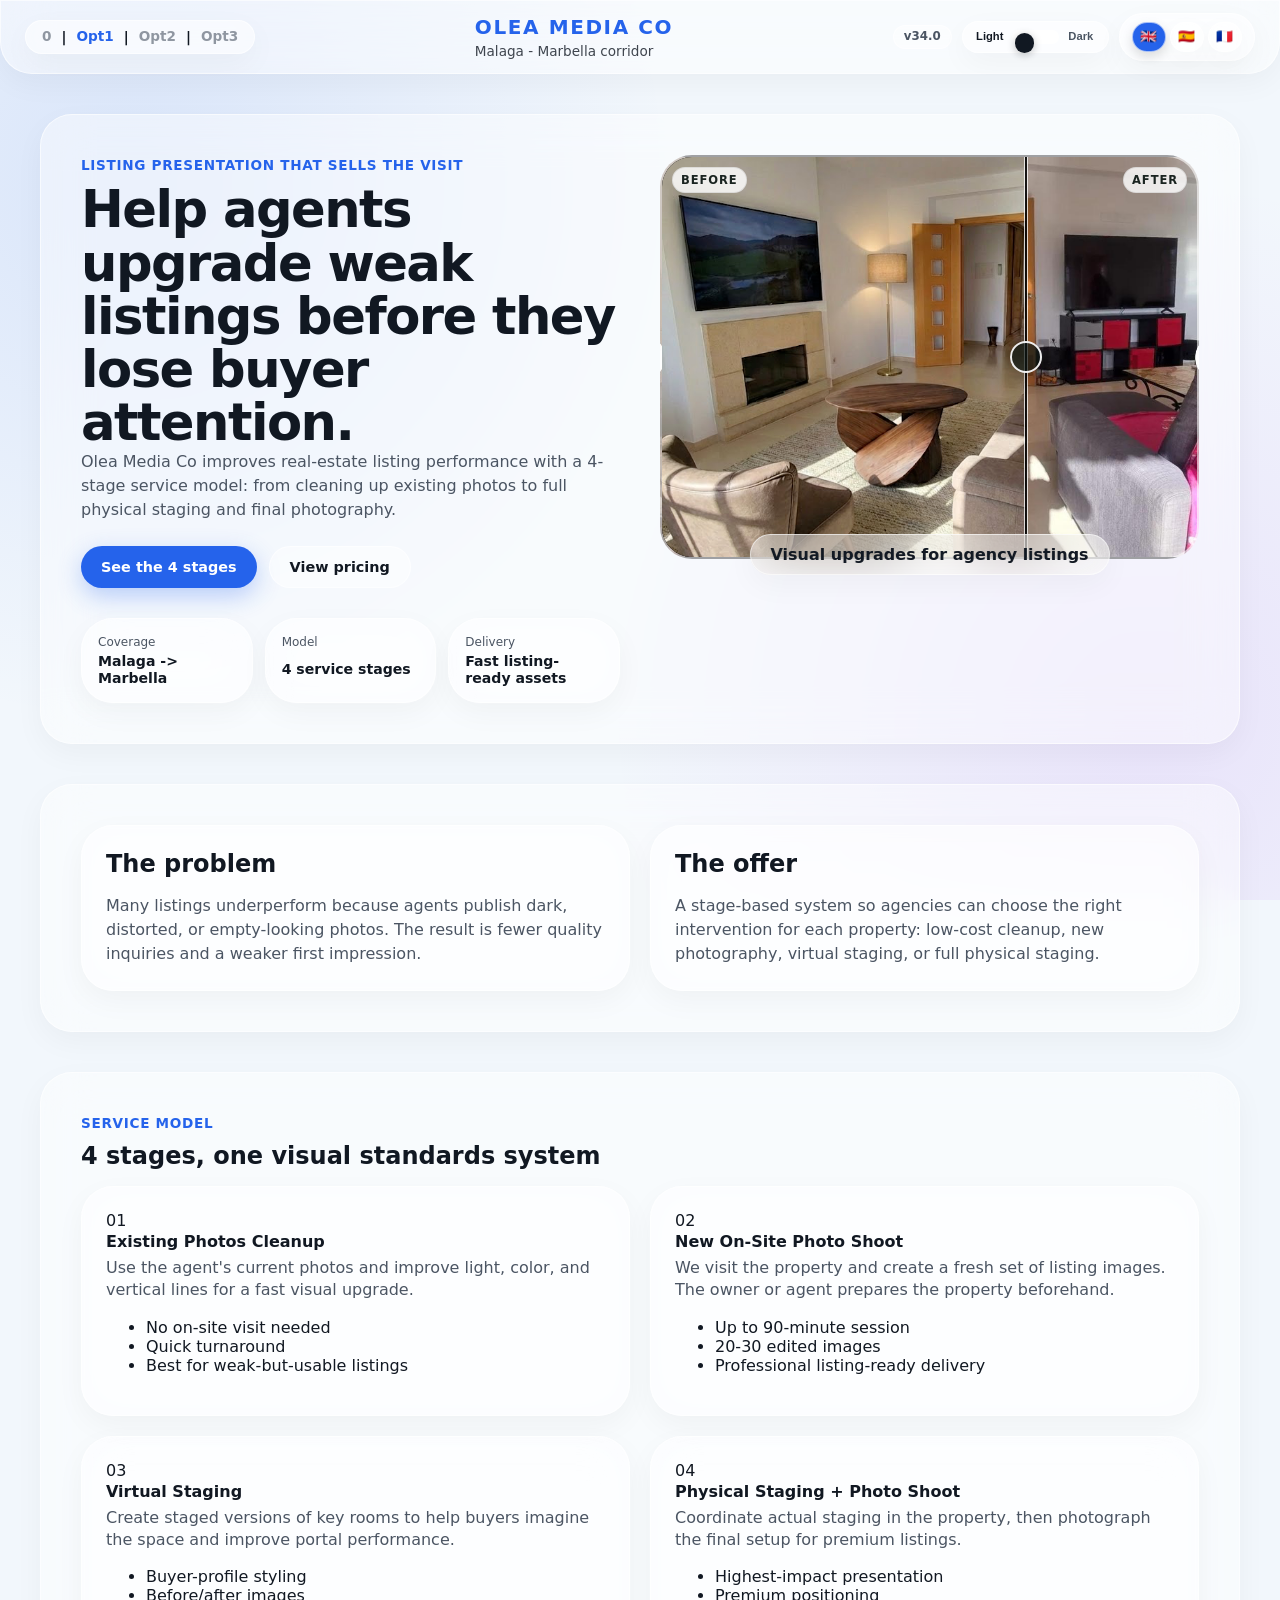
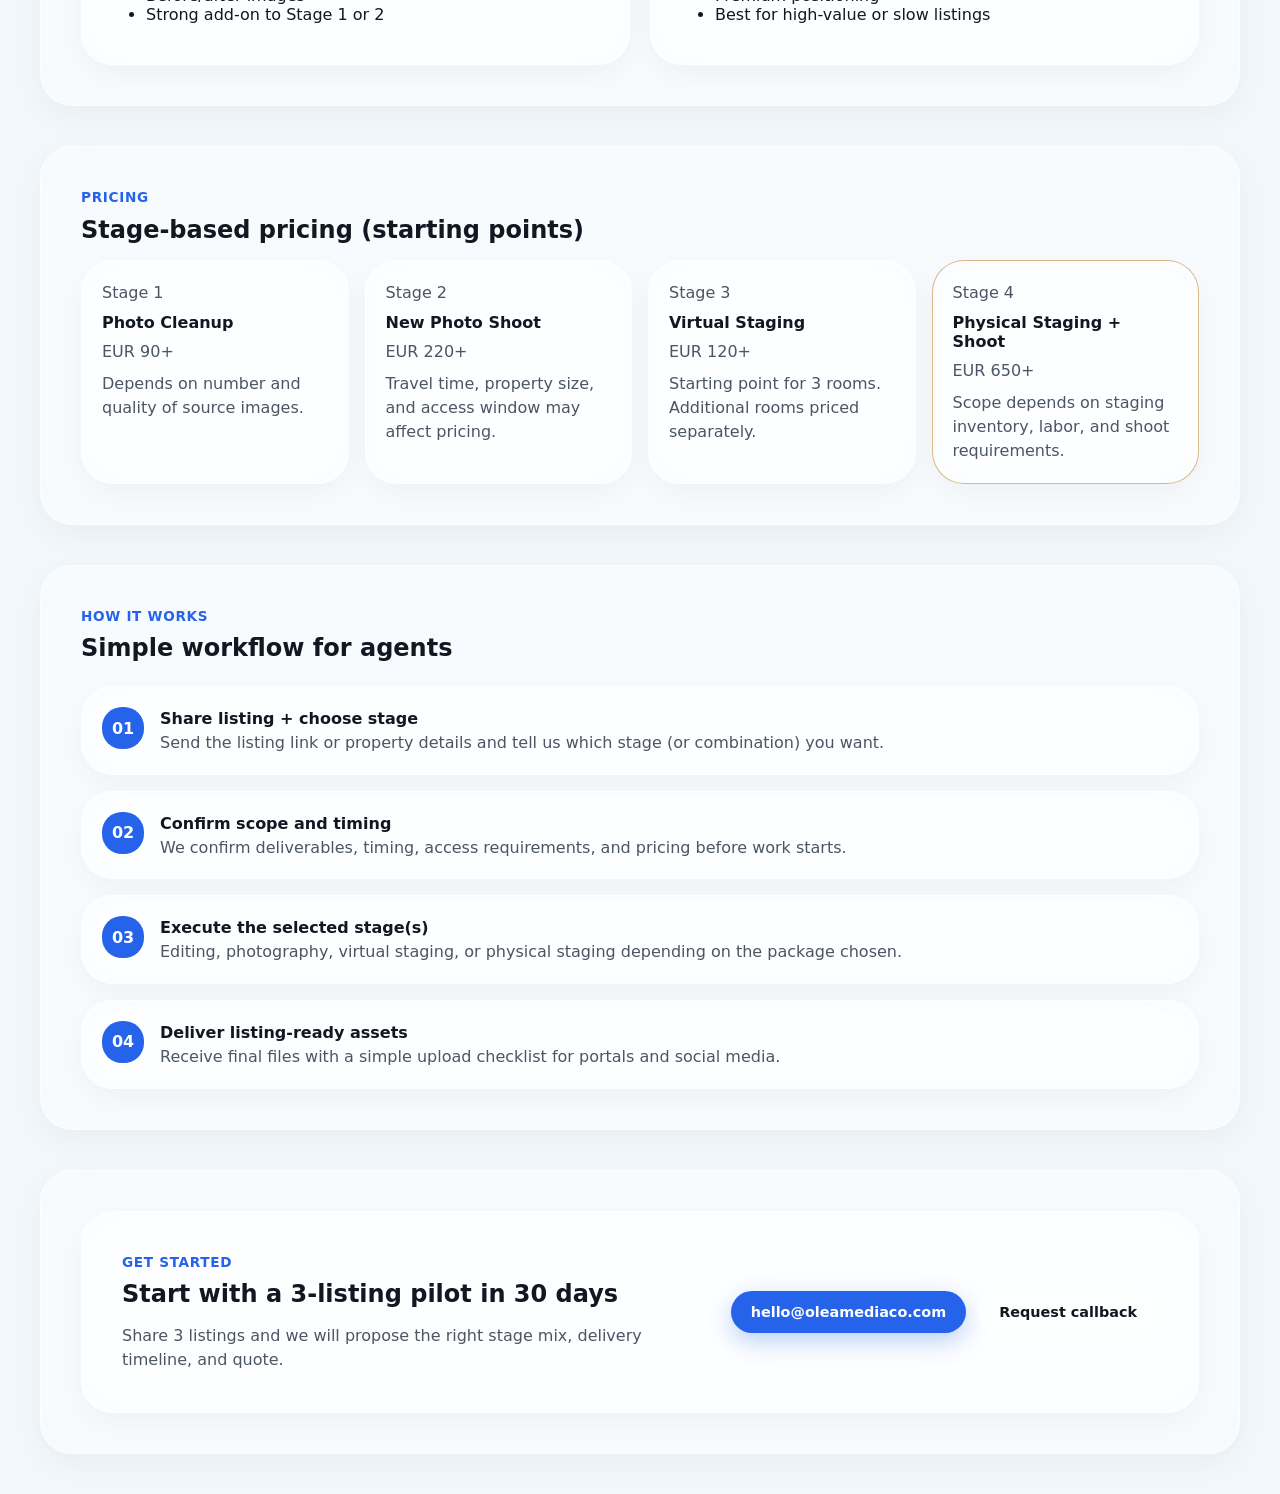
==== v1/index.html @ f6c8bede "Initial commit: oleamediaco detached from Webapps" ====
<!doctype html>
<html lang="en" data-theme="light">
<head>
  <meta charset="utf-8" />
  <meta name="viewport" content="width=device-width, initial-scale=1" />
  <title>Olea Media Co | Visual Listing Upgrades</title>
  <meta name="description" content="Olea Media Co real-estate listing photo, virtual staging, and physical staging services in the Malaga-Marbella corridor." />
  <link rel="preconnect" href="https://fonts.googleapis.com" />
  <link rel="preconnect" href="https://fonts.gstatic.com" crossorigin />
  <link href="https://fonts.googleapis.com/css2?family=Cormorant+Garamond:wght@500;600;700&family=Manrope:wght@400;500;600;700;800&display=swap" rel="stylesheet" />
  <link rel="stylesheet" href="../variants-base.css?v=10.8" />
  <link rel="stylesheet" href="./styles.css?v=10.8" />
</head>
<body>
  <div class="grain"></div>
  <a class="skip-link" href="#main-content">Skip to content</a>
  <header class="site-header">
    <nav class="version-switch" aria-label="Version switch">
      <a href="../index.html">0</a> |
      <a class="is-active" href="./index.html" aria-current="page">Opt1</a> |
      <a href="../v2/index.html">Opt2</a> |
      <a href="../v3/index.html">Opt3</a>
    </nav>
    <div class="brand-block">
      <div class="brand">OLEA MEDIA CO</div>
      <div class="subbrand" data-i18n="corridor">Malaga - Marbella corridor</div>
    </div>
    <div class="header-actions">
      <span class="build-version" aria-label="Build version">v34.0</span>
      <button class="theme-toggle" type="button" data-theme-toggle aria-label="Toggle color theme">Theme</button>

      <div class="lang-switch" role="group" aria-label="Language selector">
        <button class="lang-flag is-active" type="button" data-lang="en" aria-label="English">🇬🇧</button>
        <button class="lang-flag" type="button" data-lang="es" aria-label="Spanish">🇪🇸</button>
        <button class="lang-flag" type="button" data-lang="fr" aria-label="French">🇫🇷</button>
      </div>
    </div>
  </header>

  <main id="main-content">
    <section class="hero section-shell">
      <div class="hero-copy">
        <p class="eyebrow" data-i18n="eyebrow">Listing presentation that sells the visit</p>
        <h1 data-i18n="hero_title">Help agents upgrade weak listings before they lose buyer attention.</h1>
        <p class="lead" data-i18n="hero_lead">Olea Media Co improves real-estate listing performance with a 4-stage service model: from cleaning up existing photos to full physical staging and final photography.</p>
        <div class="hero-cta">
          <a class="btn btn-primary" href="#stages" data-i18n="hero_cta_primary">See the 4 stages</a>
          <a class="btn btn-ghost" href="#pricing" data-i18n="hero_cta_secondary">View pricing</a>
        </div>
        <div class="hero-metrics">
          <div class="metric">
            <span class="metric-label" data-i18n="metric1_label">Coverage</span>
            <strong data-i18n="metric1_value">Malaga -> Marbella</strong>
          </div>
          <div class="metric">
            <span class="metric-label" data-i18n="metric2_label">Model</span>
            <strong data-i18n="metric2_value">4 service stages</strong>
          </div>
          <div class="metric">
            <span class="metric-label" data-i18n="metric3_label">Delivery</span>
            <strong data-i18n="metric3_value">Fast listing-ready assets</strong>
          </div>
        </div>
      </div>
      <div class="hero-panel">
        <figure class="compare-slider" data-compare-slider>
          <img src="../assets/before.png" alt="Original listing photo before enhancement" loading="lazy" />
          <div class="compare-after">
            <img src="../assets/after.png" alt="Enhanced listing photo after editing and staging treatment" loading="lazy" />
          </div>
          <figcaption class="compare-label before" data-i18n="before_tag">Before</figcaption>
          <figcaption class="compare-label after" data-i18n="after_tag">After</figcaption>
          <div class="compare-divider" aria-hidden="true"></div>
          <input class="compare-range" type="range" min="0" max="100" value="50" aria-label="Before and after slider" />
        </figure>
        <div class="panel-badge" data-i18n="badge_text">Visual upgrades for agency listings</div>
      </div>
    </section>

    <section class="section-shell intro-grid">
      <article class="info-card">
        <h2 data-i18n="problem_title">The problem</h2>
        <p data-i18n="problem_body">Many listings underperform because agents publish dark, distorted, or empty-looking photos. The result is fewer quality inquiries and a weaker first impression.</p>
      </article>
      <article class="info-card accent">
        <h2 data-i18n="solution_title">The offer</h2>
        <p data-i18n="solution_body">A stage-based system so agencies can choose the right intervention for each property: low-cost cleanup, new photography, virtual staging, or full physical staging.</p>
      </article>
    </section>

    <section id="stages" class="section-shell stack-section">
      <div class="section-head">
        <p class="eyebrow" data-i18n="stages_eyebrow">Service model</p>
        <h2 data-i18n="stages_title">4 stages, one visual standards system</h2>
      </div>

      <div class="stage-grid">
        <article class="stage-card">
          <div class="stage-number">01</div>
          <h3 data-i18n="s1_title">Existing Photos Cleanup</h3>
          <p data-i18n="s1_desc">Use the agent's current photos and improve light, color, and vertical lines for a fast visual upgrade.</p>
          <ul>
            <li data-i18n="s1_b1">No on-site visit needed</li>
            <li data-i18n="s1_b2">Quick turnaround</li>
            <li data-i18n="s1_b3">Best for weak-but-usable listings</li>
          </ul>
        </article>

        <article class="stage-card">
          <div class="stage-number">02</div>
          <h3 data-i18n="s2_title">New On-Site Photo Shoot</h3>
          <p data-i18n="s2_desc">We visit the property and create a fresh set of listing images. The owner or agent prepares the property beforehand.</p>
          <ul>
            <li data-i18n="s2_b1">Up to 90-minute session</li>
            <li data-i18n="s2_b2">20-30 edited images</li>
            <li data-i18n="s2_b3">Professional listing-ready delivery</li>
          </ul>
        </article>

        <article class="stage-card">
          <div class="stage-number">03</div>
          <h3 data-i18n="s3_title">Virtual Staging</h3>
          <p data-i18n="s3_desc">Create staged versions of key rooms to help buyers imagine the space and improve portal performance.</p>
          <ul>
            <li data-i18n="s3_b1">Buyer-profile styling</li>
            <li data-i18n="s3_b2">Before/after images</li>
            <li data-i18n="s3_b3">Strong add-on to Stage 1 or 2</li>
          </ul>
        </article>

        <article class="stage-card highlight">
          <div class="stage-number">04</div>
          <h3 data-i18n="s4_title">Physical Staging + Photo Shoot</h3>
          <p data-i18n="s4_desc">Coordinate actual staging in the property, then photograph the final setup for premium listings.</p>
          <ul>
            <li data-i18n="s4_b1">Highest-impact presentation</li>
            <li data-i18n="s4_b2">Premium positioning</li>
            <li data-i18n="s4_b3">Best for high-value or slow listings</li>
          </ul>
        </article>
      </div>
    </section>

    <section id="pricing" class="section-shell pricing-wrap">
      <div class="section-head">
        <p class="eyebrow" data-i18n="pricing_eyebrow">Pricing</p>
        <h2 data-i18n="pricing_title">Stage-based pricing (starting points)</h2>
      </div>
      <div class="pricing-grid">
        <article class="price-card">
          <p class="price-stage" data-i18n="p1_stage">Stage 1</p>
          <h3 data-i18n="p1_title">Photo Cleanup</h3>
          <p class="price-value">EUR 90+</p>
          <p class="price-note" data-i18n="p1_note">Depends on number and quality of source images.</p>
        </article>
        <article class="price-card">
          <p class="price-stage" data-i18n="p2_stage">Stage 2</p>
          <h3 data-i18n="p2_title">New Photo Shoot</h3>
          <p class="price-value">EUR 220+</p>
          <p class="price-note" data-i18n="p2_note">Travel time, property size, and access window may affect pricing.</p>
        </article>
        <article class="price-card">
          <p class="price-stage" data-i18n="p3_stage">Stage 3</p>
          <h3 data-i18n="p3_title">Virtual Staging</h3>
          <p class="price-value">EUR 120+</p>
          <p class="price-note" data-i18n="p3_note">Starting point for 3 rooms. Additional rooms priced separately.</p>
        </article>
        <article class="price-card premium">
          <p class="price-stage" data-i18n="p4_stage">Stage 4</p>
          <h3 data-i18n="p4_title">Physical Staging + Shoot</h3>
          <p class="price-value">EUR 650+</p>
          <p class="price-note" data-i18n="p4_note">Scope depends on staging inventory, labor, and shoot requirements.</p>
        </article>
      </div>
    </section>

    <section class="section-shell process-wrap">
      <div class="section-head">
        <p class="eyebrow" data-i18n="process_eyebrow">How it works</p>
        <h2 data-i18n="process_title">Simple workflow for agents</h2>
      </div>
      <ol class="process-list">
        <li>
          <span>01</span>
          <div>
            <h3 data-i18n="pr1_title">Share listing + choose stage</h3>
            <p data-i18n="pr1_body">Send the listing link or property details and tell us which stage (or combination) you want.</p>
          </div>
        </li>
        <li>
          <span>02</span>
          <div>
            <h3 data-i18n="pr2_title">Confirm scope and timing</h3>
            <p data-i18n="pr2_body">We confirm deliverables, timing, access requirements, and pricing before work starts.</p>
          </div>
        </li>
        <li>
          <span>03</span>
          <div>
            <h3 data-i18n="pr3_title">Execute the selected stage(s)</h3>
            <p data-i18n="pr3_body">Editing, photography, virtual staging, or physical staging depending on the package chosen.</p>
          </div>
        </li>
        <li>
          <span>04</span>
          <div>
            <h3 data-i18n="pr4_title">Deliver listing-ready assets</h3>
            <p data-i18n="pr4_body">Receive final files with a simple upload checklist for portals and social media.</p>
          </div>
        </li>
      </ol>
    </section>

    <section class="section-shell cta-wrap">
      <div class="cta-card">
        <div>
          <p class="eyebrow" data-i18n="cta_eyebrow">Get Started</p>
          <h2 data-i18n="cta_title">Start with a 3-listing pilot in 30 days</h2>
          <p data-i18n="cta_body">Share 3 listings and we will propose the right stage mix, delivery timeline, and quote.</p>
        </div>
        <div class="cta-actions">
          <a class="btn btn-primary" href="mailto:hello@oleamediaco.com">hello@oleamediaco.com</a>
          <a class="btn btn-ghost" href="mailto:hello@oleamediaco.com?subject=Pilot%20request">Request callback</a>
        </div>
      </div>
    </section>
  </main>

  <script src="../theme-toggle.js?v=10.8"></script>
  <script src="../before-after-slider.js?v=10.8"></script>
  <script src="./script.js?v=8.9"></script>
</body>
</html>
---- variants-base.css ----
:root {
  --bg: #f4f1ea;
  --ink: #1b201d;
  --muted: #5f695f;
  --surface: rgba(255, 255, 255, 0.82);
  --surface-2: rgba(255, 255, 255, 0.74);
  --line: rgba(0, 0, 0, 0.08);
  --brand: #1e5b47;
  --accent: #c08b39;
  --on-brand: #ffffff;
  --shadow: 0 16px 40px rgba(0, 0, 0, 0.08);
  --radius: 18px;
  --font-body: system-ui, sans-serif;
  --font-display: system-ui, sans-serif;
  --font-mono: ui-monospace, SFMono-Regular, Menlo, monospace;
  --shell: 1180px;
}

html[data-theme="dark"] {
  --bg: #0c1110;
  --ink: #eaf3ee;
  --muted: #a7b9af;
  --surface: rgba(17, 24, 22, 0.92);
  --surface-2: rgba(21, 30, 27, 0.9);
  --line: rgba(177, 208, 188, 0.18);
  --brand: #86dfbc;
  --accent: #f4c15f;
  --on-brand: #07110d;
  --shadow: 0 20px 45px rgba(0, 0, 0, 0.36);
}

* { box-sizing: border-box; }
html { scroll-behavior: smooth; }
body {
  margin: 0;
  color: var(--ink);
  background: var(--bg);
  font-family: var(--font-body);
}

a { color: inherit; }

a:focus-visible,
button:focus-visible,
input:focus-visible {
  outline: 2px solid color-mix(in srgb, var(--accent) 72%, white 28%);
  outline-offset: 2px;
}

.skip-link {
  position: absolute;
  left: 12px;
  top: -40px;
  z-index: 100;
  padding: 8px 12px;
  border-radius: 999px;
  background: var(--ink);
  color: var(--bg);
  text-decoration: none;
  font-weight: 700;
}
.skip-link:focus {
  top: 10px;
}

.shell {
  width: min(var(--shell), calc(100% - 24px));
  margin-inline: auto;
}

.topbar {
  display: grid;
  grid-template-columns: auto 1fr auto;
  gap: 12px;
  align-items: center;
  padding: 14px 0 10px;
  position: sticky;
  top: 0;
  z-index: 20;
  backdrop-filter: blur(10px);
}

.back-link {
  text-decoration: none;
  font-weight: 700;
  font-size: 0.86rem;
  border: 1px solid var(--line);
  border-radius: 999px;
  padding: 8px 12px;
  background: var(--surface);
}

.version-switch {
  display: inline-flex;
  align-items: center;
  gap: 6px;
  font-weight: 700;
  font-size: 0.86rem;
  border: 1px solid var(--line);
  border-radius: 999px;
  padding: 8px 12px;
  background: var(--surface);
}
.version-switch a {
  text-decoration: none;
  color: var(--muted);
  line-height: 1;
}
.version-switch a:hover {
  color: var(--ink);
}
.version-switch a.is-active {
  color: var(--brand);
}
.version-switch span {
  color: var(--muted);
  opacity: 0.75;
}

.brand-wrap { min-width: 0; }
.brand {
  font-family: var(--font-display);
  font-weight: 700;
  letter-spacing: 0.08em;
  color: var(--brand);
}
.brand-sub {
  color: var(--muted);
  font-size: 0.82rem;
  white-space: nowrap;
  overflow: hidden;
  text-overflow: ellipsis;
}

.top-actions {
  display: flex;
  align-items: center;
  justify-content: flex-end;
  gap: 8px;
  flex-wrap: wrap;
}

.pill {
  text-decoration: none;
  border: 1px solid var(--line);
  background: var(--surface);
  border-radius: 999px;
  padding: 8px 12px;
  font-weight: 700;
  font-size: 0.8rem;
}

.theme-toggle {
  display: inline-flex;
  align-items: center;
  justify-content: center;
  gap: 0.42rem;
  border: 1px solid var(--line);
  background: var(--surface);
  border-radius: 999px;
  min-width: 6.4rem;
  height: 1.95rem;
  padding: 0.2rem 0.45rem;
  color: var(--ink);
  cursor: pointer;
}

.build-version {
  display: inline-flex;
  align-items: center;
  border: 1px solid var(--line);
  background: var(--surface);
  color: var(--muted);
  border-radius: 999px;
  padding: 0.32rem 0.62rem;
  font-size: 0.74rem;
  font-weight: 700;
  line-height: 1;
}

.theme-toggle:focus-visible {
  outline: 2px solid var(--accent);
  outline-offset: 2px;
}

.theme-toggle .toggle-track {
  width: 2.95rem;
  height: 100%;
  border-radius: 999px;
  border: 1px solid var(--line);
  background: var(--surface-2);
  position: relative;
}

.theme-toggle .toggle-label {
  font-size: 0.7rem;
  font-weight: 700;
  line-height: 1;
  color: var(--muted);
  min-width: 1.9rem;
  text-align: center;
}

.theme-toggle .toggle-thumb {
  position: absolute;
  top: 0.12rem;
  left: 0.15rem;
  width: 1.2rem;
  height: 1.2rem;
  border-radius: 999px;
  background: var(--ink);
  box-shadow: 0 2px 8px rgba(0, 0, 0, 0.24);
  transition: transform 180ms ease, background 180ms ease;
}

.theme-toggle[aria-pressed="true"] .toggle-track {
  background: color-mix(in srgb, var(--accent) 72%, var(--surface-2) 28%);
}

.theme-toggle[aria-pressed="true"] .toggle-thumb {
  transform: translateX(1.28rem);
  background: color-mix(in srgb, var(--on-brand) 35%, #ffffff 65%);
}

.theme-toggle[aria-pressed="true"] .toggle-label-dark,
.theme-toggle[aria-pressed="false"] .toggle-label-light {
  color: var(--ink);
}

.lang-switch {
  display: inline-flex;
  align-items: center;
  gap: 4px;
  border: 1px solid var(--line);
  background: var(--surface);
  border-radius: 999px;
  padding: 3px;
}

.lang-flag {
  width: 34px;
  height: 30px;
  border: 0;
  border-radius: 999px;
  background: transparent;
  cursor: pointer;
  font-size: 0.95rem;
  line-height: 1;
}
.lang-flag.is-active {
  background: var(--brand);
  box-shadow: 0 5px 12px rgba(0, 0, 0, 0.14);
}

.page-flow {
  display: grid;
  gap: 16px;
  padding-bottom: 40px;
}

.review-banner,
.panel,
.hero {
  border-radius: var(--radius);
  border: 1px solid var(--line);
  background: var(--surface);
  box-shadow: var(--shadow);
}

.review-banner {
  display: flex;
  align-items: center;
  gap: 10px;
  padding: 10px 12px;
  color: var(--ink);
}
.review-banner strong {
  font-size: 0.76rem;
  font-weight: 800;
  padding: 4px 8px;
  border-radius: 999px;
  background: rgba(0,0,0,0.06);
  text-transform: uppercase;
  letter-spacing: 0.08em;
}
.review-banner span {
  color: var(--muted);
  line-height: 1.35;
  font-size: 0.9rem;
}
.review-banner .variant-tag {
  margin-left: auto;
  font-family: var(--font-mono);
  color: var(--brand);
  font-style: normal;
  font-size: 0.8rem;
}

.hero {
  display: grid;
  grid-template-columns: 1fr;
  gap: 16px;
  padding: 18px;
}

.eyebrow {
  margin: 0 0 8px;
  font-size: 0.78rem;
  font-weight: 800;
  text-transform: uppercase;
  letter-spacing: 0.12em;
  color: var(--brand);
}
.hero h1 {
  margin: 0;
  font-family: var(--font-display);
  font-size: clamp(2rem, 4vw, 3.25rem);
  line-height: 1.04;
}
.hero-lead {
  color: var(--muted);
  font-size: 1rem;
  line-height: 1.45;
  margin: 12px 0 0;
  max-width: 62ch;
}
.hero-buttons {
  display: flex;
  flex-wrap: wrap;
  gap: 10px;
  margin-top: 18px;
}
.btn {
  display: inline-flex;
  align-items: center;
  justify-content: center;
  text-decoration: none;
  border-radius: 999px;
  padding: 10px 14px;
  font-weight: 800;
  font-size: 0.9rem;
  border: 1px solid var(--line);
  transition: transform 140ms ease, box-shadow 140ms ease, background-color 140ms ease;
}
.btn:hover {
  transform: translateY(-1px);
  box-shadow: 0 8px 18px rgba(0, 0, 0, 0.12);
}
.btn.primary { background: var(--brand); color: white; border-color: transparent; }
.btn.secondary { background: var(--surface-2); color: var(--ink); }
.btn.primary { color: var(--on-brand); }

html[data-theme="dark"] .back-link,
html[data-theme="dark"] .version-switch,
html[data-theme="dark"] .pill,
html[data-theme="dark"] .theme-toggle,
html[data-theme="dark"] .lang-switch {
  background: rgba(12, 18, 16, 0.96);
  border-color: rgba(177, 208, 188, 0.34);
  color: #eaf3ee;
}

html[data-theme="dark"] .btn.secondary {
  background: rgba(12, 18, 16, 0.96);
  border-color: rgba(177, 208, 188, 0.34);
  color: #eaf3ee;
}

.metrics {
  display: grid;
  grid-template-columns: repeat(3, 1fr);
  gap: 10px;
  margin-top: 16px;
}
.metric {
  border: 1px solid var(--line);
  border-radius: 14px;
  background: var(--surface-2);
  padding: 10px;
  display: grid;
  gap: 4px;
}
.metric span { color: var(--muted); font-size: 0.75rem; }
.metric strong { font-size: 0.88rem; line-height: 1.2; }

.hero-art {
  position: relative;
  min-height: 330px;
  display: grid;
  grid-template-rows: 1fr auto;
  align-content: stretch;
  gap: 10px;
  padding: 0;
  overflow: hidden;
  border-radius: calc(var(--radius) - 4px);
  border: 1px solid var(--line);
  background: linear-gradient(180deg, rgba(255,255,255,0.5), rgba(255,255,255,0.2));
}
.compare-slider {
  --split: 50%;
  position: relative;
  z-index: 1;
  align-self: stretch;
  width: 100%;
  aspect-ratio: 16 / 10;
  border-radius: 16px;
  overflow: hidden;
  border: 1px solid var(--line);
  background: rgba(255,255,255,0.72);
}
.compare-slider img {
  width: 100%;
  height: 100%;
  object-fit: cover;
  display: block;
}
.compare-after {
  position: absolute;
  inset: 0;
  clip-path: inset(0 calc(100% - var(--split)) 0 0);
}
.compare-label {
  position: absolute;
  top: 10px;
  padding: 5px 8px;
  border-radius: 999px;
  border: 1px solid rgba(0,0,0,0.08);
  background: rgba(255,255,255,0.82);
  font-size: 0.72rem;
  font-weight: 800;
  color: #1a2420;
  letter-spacing: 0.08em;
  text-transform: uppercase;
  z-index: 3;
}
.compare-label.before { left: 10px; }
.compare-label.after { right: 10px; }
.compare-divider {
  position: absolute;
  top: 0;
  bottom: 0;
  left: var(--split);
  transform: translateX(-50%);
  width: 2px;
  background: rgba(255,255,255,0.92);
  box-shadow: 0 0 0 1px rgba(0,0,0,0.2);
  z-index: 3;
  pointer-events: none;
}
.compare-divider::before {
  content: "";
  position: absolute;
  top: 50%;
  left: 50%;
  width: 28px;
  height: 28px;
  transform: translate(-50%, -50%);
  border-radius: 999px;
  border: 2px solid rgba(255,255,255,0.92);
  background: rgba(12, 22, 19, 0.7);
  box-shadow: 0 8px 18px rgba(0,0,0,0.24);
}
.compare-range {
  position: absolute;
  inset: 0;
  z-index: 4;
  margin: 0;
  width: 100%;
  height: 100%;
  opacity: 0;
  cursor: ew-resize;
}
.art-frame {
  position: absolute;
  border-radius: 20px;
  border: 1px solid var(--line);
}
.frame-a {
  width: 62%; height: 62%; left: 10%; top: 12%;
  background: linear-gradient(160deg, rgba(192,139,57,0.16), rgba(30,91,71,0.08));
  transform: rotate(-6deg);
}
.frame-b {
  width: 58%; height: 58%; right: 10%; bottom: 12%;
  background: linear-gradient(160deg, rgba(30,91,71,0.15), rgba(30,91,71,0.05));
  transform: rotate(8deg);
}
.art-note {
  position: relative;
  z-index: 2;
  justify-self: center;
  padding: 8px 12px;
  border-radius: 999px;
  background: var(--surface);
  border: 1px solid var(--line);
  font-weight: 700;
}

.panel { padding: 18px; }
.panel-head h2 {
  margin: 0;
  font-family: var(--font-display);
  font-size: clamp(1.45rem, 2vw, 2.1rem);
  line-height: 1;
}

.stage-grid {
  margin-top: 12px;
  display: grid;
  grid-template-columns: repeat(2, 1fr);
  gap: 12px;
}
.stage-card {
  border: 1px solid var(--line);
  border-radius: 14px;
  background: var(--surface-2);
  padding: 14px;
}
.stage-card.emphasis {
  background: linear-gradient(180deg, rgba(30,91,71,0.95), rgba(30,91,71,0.86));
  color: white;
  border-color: rgba(255,255,255,0.1);
}
.stage-card.emphasis p { color: rgba(255,255,255,0.88); }
.stage-num {
  color: var(--accent);
  font-family: var(--font-display);
  font-size: 1.3rem;
  font-weight: 700;
}
.stage-card h3 { margin: 2px 0 6px; font-size: 1rem; }
.stage-card p { margin: 0; color: var(--muted); line-height: 1.4; }

.pricing-grid {
  margin-top: 12px;
  display: grid;
  grid-template-columns: repeat(4, 1fr);
  gap: 10px;
}
.price-card {
  border: 1px solid var(--line);
  border-radius: 14px;
  background: var(--surface-2);
  padding: 13px;
  display: grid;
  gap: 6px;
  align-content: start;
}
.price-card.premium { border-color: color-mix(in srgb, var(--accent) 60%, var(--line)); }
.price-card span { font-size: 0.76rem; font-weight: 800; color: var(--brand); text-transform: uppercase; letter-spacing: 0.08em; }
.price-card h3 { margin: 0; font-size: 1rem; }
.price { margin: 0; font-family: var(--font-display); font-size: 1.55rem; font-weight: 700; }
.price-card small { color: var(--muted); line-height: 1.35; }

.process-list {
  list-style: none;
  margin: 12px 0 0;
  padding: 0;
  display: grid;
  gap: 10px;
}
.process-list li {
  display: grid;
  grid-template-columns: 52px 1fr;
  gap: 12px;
  padding: 12px;
  border-radius: 14px;
  border: 1px solid var(--line);
  background: var(--surface-2);
}
.process-list li > span {
  width: 42px; height: 42px;
  display: inline-flex; align-items: center; justify-content: center;
  border-radius: 999px;
  background: rgba(30,91,71,0.08);
  color: var(--brand);
  font-weight: 800;
}
.process-list h3 { margin: 2px 0 4px; font-size: 1rem; }
.process-list p { margin: 0; color: var(--muted); line-height: 1.35; }

.cta {
  display: grid;
  grid-template-columns: 1.1fr auto;
  gap: 16px;
  align-items: center;
}
.cta h2 { margin: 0; font-family: var(--font-display); font-size: clamp(1.5rem, 2vw, 2rem); line-height: 1; }
.cta p:not(.eyebrow) { margin: 10px 0 0; color: var(--muted); line-height: 1.4; }

@media (max-width: 1000px) {
  .hero { grid-template-columns: 1fr; }
  .pricing-grid { grid-template-columns: repeat(2, 1fr); }
  .cta { grid-template-columns: 1fr; }
}

@media (max-width: 760px) {
  .topbar {
    grid-template-columns: 1fr;
    gap: 8px;
    padding-top: 10px;
  }
  .brand-sub { white-space: normal; }
  .top-actions { justify-content: flex-start; }
  .review-banner { flex-direction: column; align-items: flex-start; }
  .review-banner .variant-tag { margin-left: 0; }
  .hero, .panel { padding: 14px; }
  .metrics, .stage-grid, .pricing-grid { grid-template-columns: 1fr; }
  .process-list li { grid-template-columns: 42px 1fr; gap: 10px; }
  .process-list li > span { width: 36px; height: 36px; }
  .hero-art {
    min-height: auto;
    border: 0;
    background: transparent;
    overflow: visible;
  }
  .compare-slider {
    width: 100%;
    margin-inline: 0;
    border-radius: 12px;
    aspect-ratio: 16 / 9;
  }
}

@media (prefers-reduced-motion: reduce) {
  *, *::before, *::after {
    animation-duration: 0.01ms !important;
    animation-iteration-count: 1 !important;
    transition-duration: 0.01ms !important;
    scroll-behavior: auto !important;
  }
}
---- v1/styles.css ----
* { box-sizing: border-box; }
html { scroll-behavior: smooth; }
body {
  margin: 0; 
  padding: 0;
  font-family: var(--font-body);
  color: var(--ink);
  background: var(--bg);
  min-height: 100vh;
}
a { color: inherit; }
.skip-link { position: absolute; left:-9999px; }

/* Shell and Header */
.site-header {
  position: sticky; top: 0; z-index: 50;
  display: flex; align-items: center; justify-content: space-between;
  padding: 12px 24px;
}
.brand-block { display: flex; flex-direction: column; gap: 4px; }
.brand { font-family: var(--font-display); font-weight: 700; font-size: 1.25rem; }
.subbrand { font-size: 0.85rem; opacity: 0.8; }
.header-actions { display: flex; align-items: center; gap: 10px; }

/* UI elements */
.version-switch, .theme-toggle, .lang-switch, .lang-flag {
  display: inline-flex; align-items: center; justify-content: center;
  border: 1px solid var(--line);
  padding: 8px 12px;
  text-decoration: none;
  font-weight: 600; font-size: 0.85rem;
  background: var(--surface); color: var(--ink);
  cursor: pointer;
}
.version-switch a { padding: 0 4px; text-decoration: none; opacity: 0.6; }
.version-switch a.is-active { opacity: 1; font-weight: 800; color: var(--brand); }
.lang-flag.is-active { background: var(--brand); color: var(--on-brand); }

/* Main structure */
main { width: min(1200px, calc(100% - 40px)); margin: 40px auto; display: flex; flex-direction: column; gap: 40px; }
.section-shell { padding: 40px; }
.intro-grid { display: grid; grid-template-columns: 1fr 1fr; gap: 20px; }
.info-card { padding: 24px; }
.stage-grid { display: grid; grid-template-columns: repeat(2, 1fr); gap: 20px; }
.stage-card { padding: 24px; }
.pricing-grid { display: grid; grid-template-columns: repeat(4, 1fr); gap: 16px; }
.price-card { padding: 20px; display: flex; flex-direction: column; gap: 8px; }
.process-list { list-style: none; padding: 0; display: grid; gap: 16px; margin-top: 24px; }
.process-list li { display: grid; grid-template-columns: auto 1fr; gap: 16px; padding: 20px; align-items: start; }
.cta-card { padding: 40px; display: grid; grid-template-columns: 1fr auto; align-items: center; gap: 40px; }
.cta-actions { display: flex; gap: 12px; flex-wrap: wrap; }

/* Hero */
.hero { display: grid; grid-template-columns: 1fr 1fr; gap: 40px; align-items: start; }
.hero-cta { display: flex; gap: 12px; margin-top: 24px; }
.btn {
  padding: 12px 20px;
  font-weight: 700;
  text-decoration: none;
  display: inline-flex; align-items: center; justify-content: center;
}
.hero-metrics { display: grid; grid-template-columns: repeat(3, 1fr); gap: 12px; margin-top: 30px; }
.metric { padding: 16px; }
.hero-panel { position: relative; width: 100%; aspect-ratio: 4/3; min-height: 280px; }
.hero-art{display:grid;gap:10px}
.compare-toplabels{display:flex;justify-content:space-between;align-items:center;padding:0 4px}
.compare-pill{display:inline-flex;align-items:center;justify-content:center;padding:4px 10px;border-radius:999px;background:rgba(255,255,255,.88);color:#0b0d11;font-size:.74rem;font-weight:800;text-transform:uppercase;letter-spacing:.06em}
.compare-slider { position: relative; width: 100%; aspect-ratio: 4/3; overflow: hidden; margin: 0; border-radius: 12px; background:#0f1218 url('../assets/before.png') center/cover no-repeat; }
.compare-slider img { width: 100%; height: 100%; object-fit: cover; display:none; }
.compare-after { position: absolute; inset: 0; clip-path: inset(0 calc(100% - var(--split, 50%)) 0 0); background:#10151f url('../assets/after.png') center/cover no-repeat; }
.compare-after img{display:none;}
.compare-divider { position: absolute; top:0; bottom:0; left: var(--split, 50%); width:2px; background: rgba(0,0,0,.86); box-shadow: 0 0 0 1px rgba(255,255,255,.75); transform: translateX(-50%); z-index: 14; pointer-events: none;}
.compare-range { position: absolute; inset: 0; width: 100%; height: 100%; z-index: 20; opacity: 0; cursor: ew-resize; margin:0;}
.panel-badge { position: absolute; bottom: -16px; left: 50%; transform: translateX(-50%); z-index: 30; padding: 10px 20px; white-space: nowrap; font-weight: 700; }

/* Headings */
h1 { font-family: var(--font-display); margin: 0; }
h2 { font-family: var(--font-display); margin: 0 0 16px; }
h3 { font-family: var(--font-display); margin: 0; }
p { margin: 0; line-height: 1.5; color: var(--muted); }
.eyebrow { text-transform: uppercase; font-weight: 800; letter-spacing: 0.05em; margin-bottom: 8px; font-size: 0.85rem; color: var(--brand); }

@media (max-width: 900px) {
  .hero, .intro-grid, .stage-grid { grid-template-columns: 1fr; }
  .pricing-grid { grid-template-columns: 1fr 1fr; }
  .cta-card { grid-template-columns: 1fr; }
  .hero-panel { max-height: 400px; }
}
@media (max-width: 600px) {
  .pricing-grid { grid-template-columns: 1fr; }
  .hero-metrics { grid-template-columns: 1fr; }
  .site-header { flex-direction: column; align-items: stretch; gap: 16px; }
  main { width: 100%; padding: 0 16px; }
}


/* Variant Adjustments */


:root {
  --font-body: 'Plus Jakarta Sans', system-ui, sans-serif;
  --font-display: 'Plus Jakarta Sans', system-ui, sans-serif;
  --bg: #f2f7fc;
  --surface: rgba(255, 255, 255, 0.45);
  --line: rgba(255, 255, 255, 0.6);
  --ink: #111822;
  --muted: #4b5563;
  --brand: #2563eb;
  --on-brand: #ffffff;
  --radius: 32px;
}
html[data-theme="dark"] {
  --bg: #0f172a;
  --surface: rgba(30, 41, 59, 0.45);
  --line: rgba(255, 255, 255, 0.1);
  --ink: #f8fafc;
  --muted: #94a3b8;
  --brand: #60a5fa;
  --on-brand: #0f172a;
}
body {
  background-image: 
    radial-gradient(circle at 10% 20%, rgba(37, 99, 235, 0.12), transparent 40%),
    radial-gradient(circle at 90% 80%, rgba(147, 51, 234, 0.1), transparent 40%),
    linear-gradient(135deg, var(--bg) 0%, var(--bg) 100%);
  background-attachment: fixed;
}
html[data-theme="dark"] body {
  background-image: 
    radial-gradient(circle at 10% 20%, rgba(96, 165, 250, 0.15), transparent 40%),
    radial-gradient(circle at 90% 80%, rgba(192, 132, 252, 0.12), transparent 40%);
}
.site-header, .section-shell, .info-card, .stage-card, .price-card, .process-list li, .cta-card, .metric, .version-switch, .theme-toggle, .lang-switch, .lang-flag, .panel-badge {
  background: var(--surface);
  backdrop-filter: blur(24px);
  -webkit-backdrop-filter: blur(24px);
  border: 1px solid var(--line);
  border-radius: var(--radius);
  box-shadow: 0 10px 30px rgba(0,0,0,0.04);
}
.site-header { border-radius: 0 0 var(--radius) var(--radius); margin-bottom: 24px; }
.btn { border-radius: 999px; }
.btn-primary { background: var(--brand); color: var(--on-brand); box-shadow: 0 8px 24px rgba(37,99,235,0.3); border: none;}
.btn-ghost { background: var(--surface); border: 1px solid var(--line); color: var(--ink); }
h1 { font-size: clamp(2.5rem, 5vw, 4rem); font-weight: 800; letter-spacing: -0.03em; }
.compare-slider { border-radius: var(--radius); border: 2px solid var(--line); }
.panel-badge { border-radius: 999px; }
.process-list li > span { background: var(--brand); color: var(--on-brand); padding: 8px 16px; border-radius: 20px; font-weight: 800; }
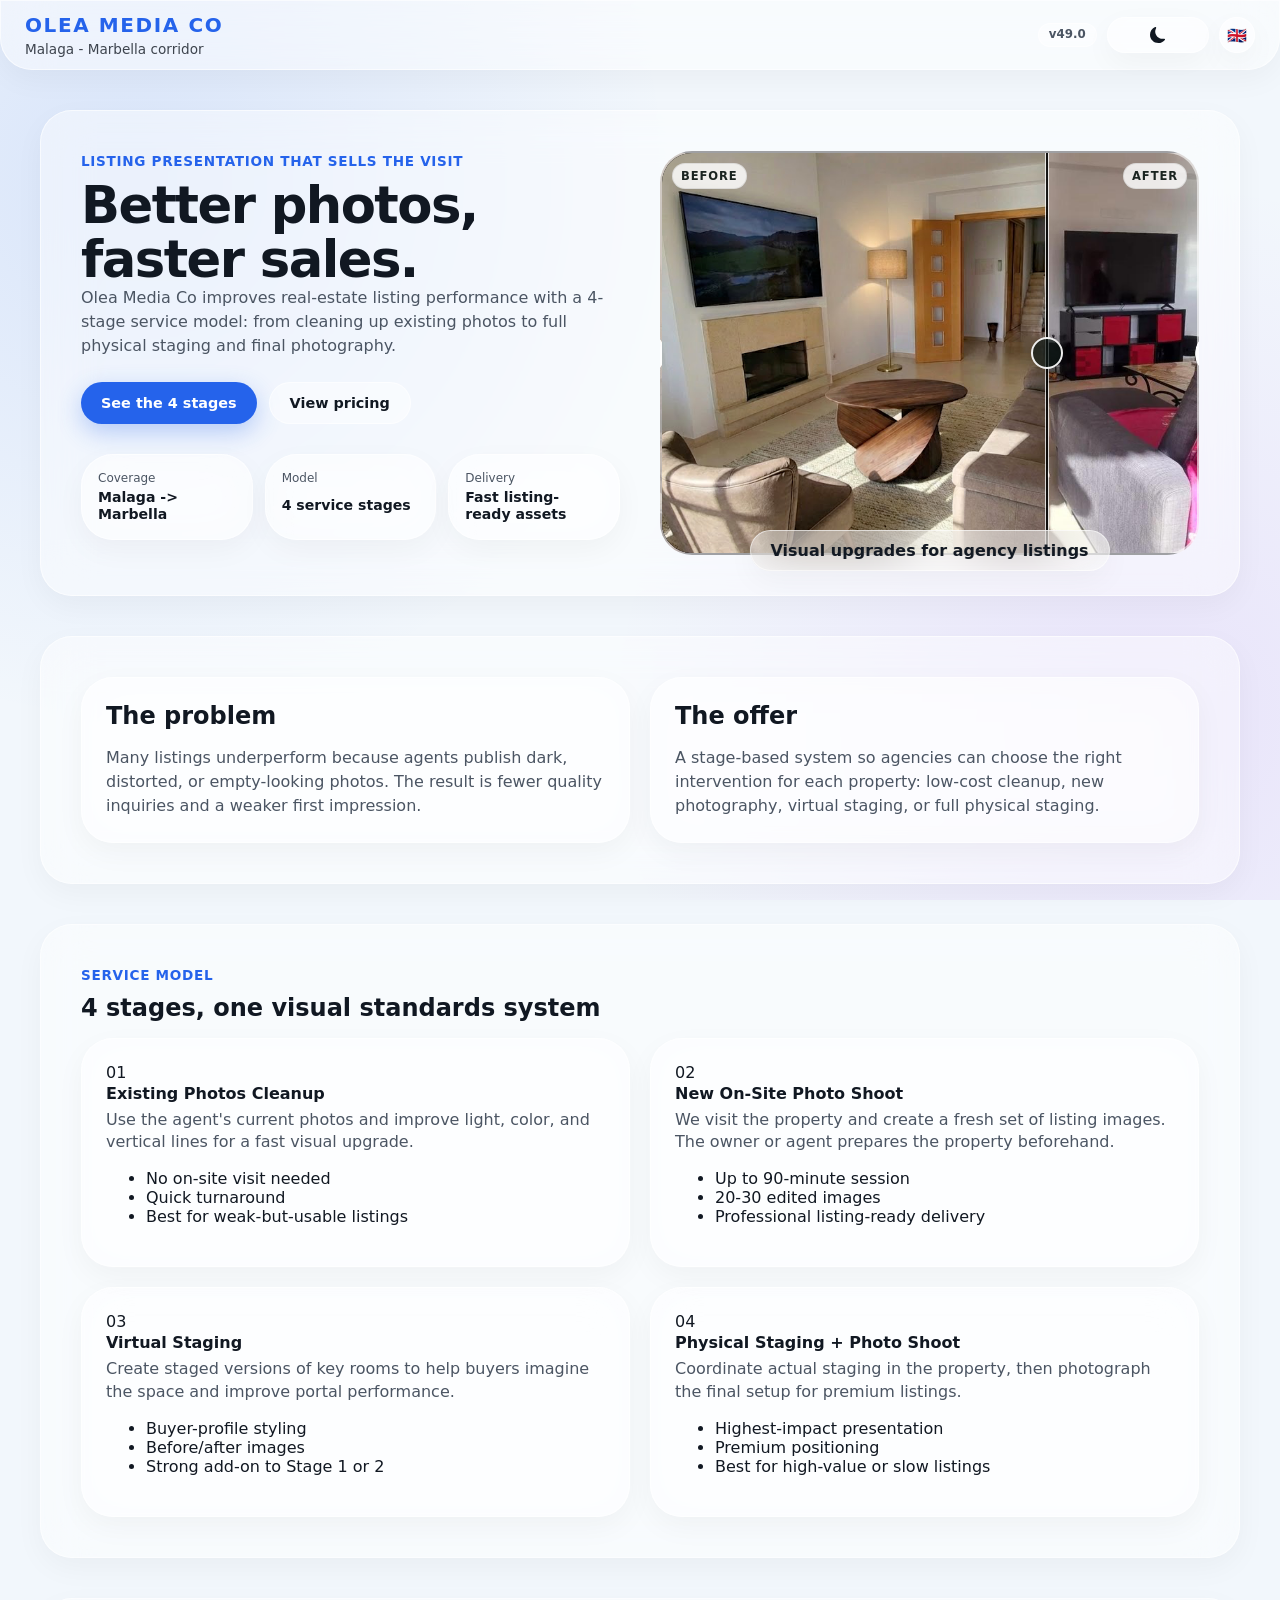
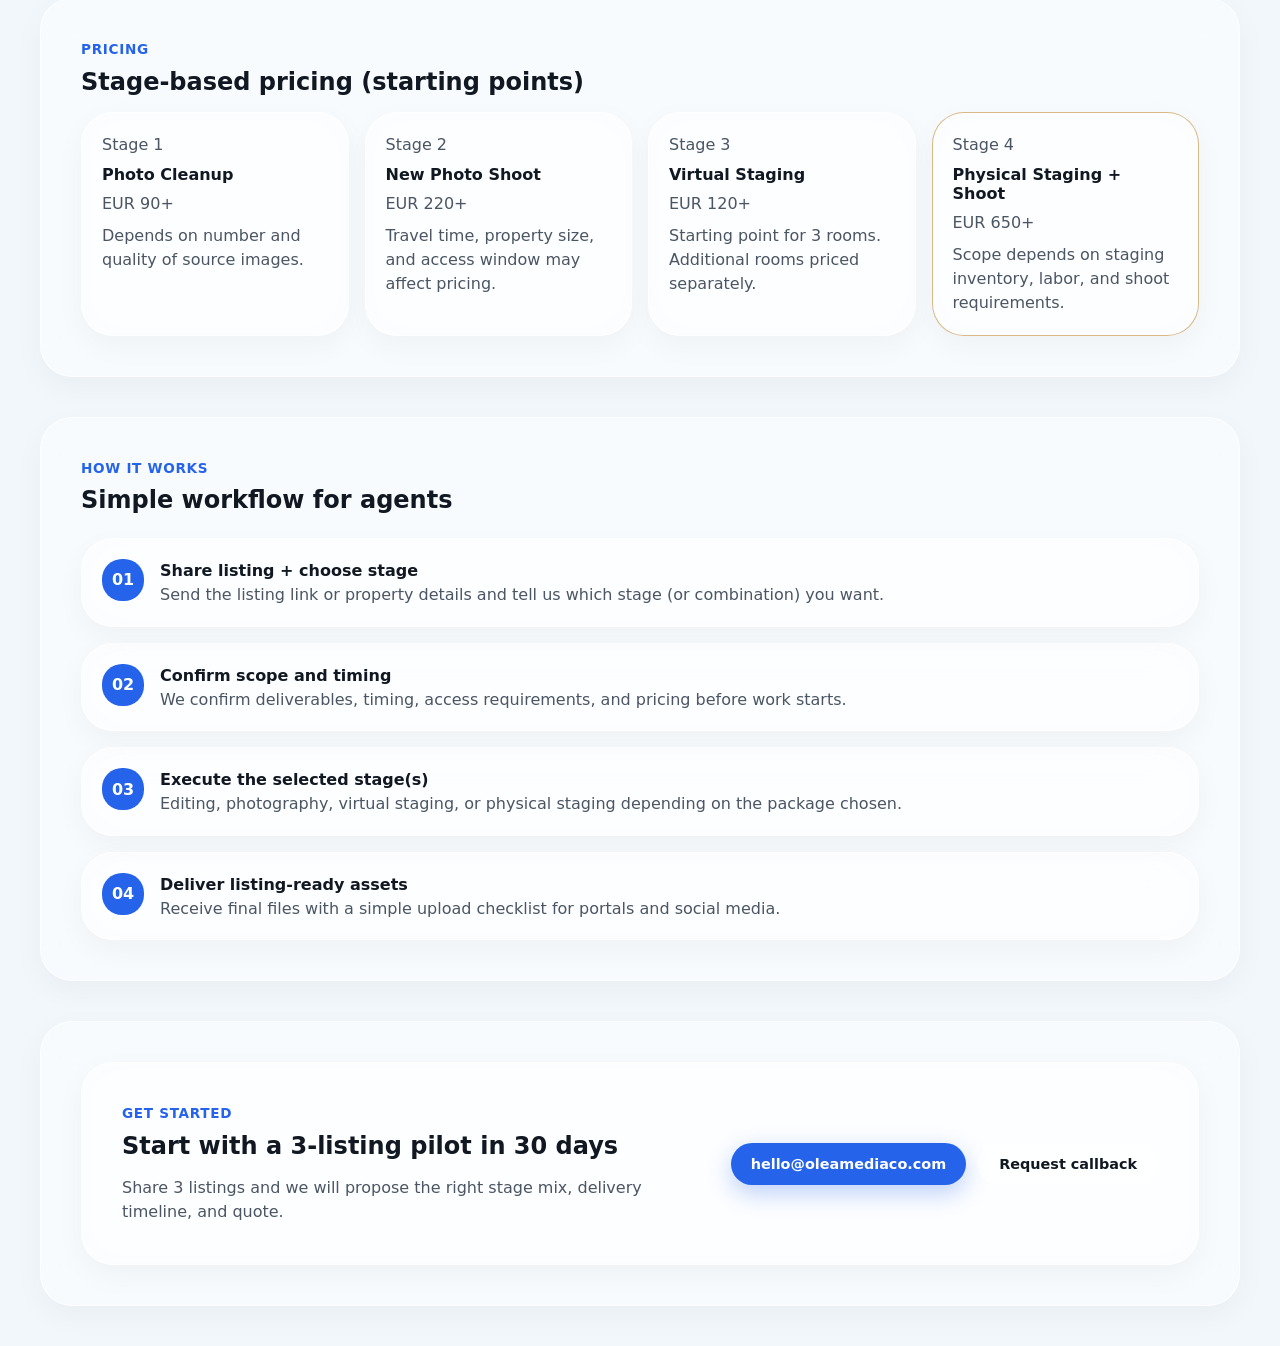
==== commit 3948bc19: "v49.0: pick Opt1 as winner, drop v2/v3, clean up header controls - index.html now redirects to v1 - " ====
--- a/v1/index.html
+++ b/v1/index.html
@@ -8,32 +8,21 @@
   <link rel="preconnect" href="https://fonts.googleapis.com" />
   <link rel="preconnect" href="https://fonts.gstatic.com" crossorigin />
   <link href="https://fonts.googleapis.com/css2?family=Cormorant+Garamond:wght@500;600;700&family=Manrope:wght@400;500;600;700;800&display=swap" rel="stylesheet" />
-  <link rel="stylesheet" href="../variants-base.css?v=10.8" />
-  <link rel="stylesheet" href="./styles.css?v=10.8" />
+  <link rel="stylesheet" href="../variants-base.css?v=49.0" />
+  <link rel="stylesheet" href="./styles.css?v=49.0" />
 </head>
 <body>
   <div class="grain"></div>
   <a class="skip-link" href="#main-content">Skip to content</a>
   <header class="site-header">
-    <nav class="version-switch" aria-label="Version switch">
-      <a href="../index.html">0</a> |
-      <a class="is-active" href="./index.html" aria-current="page">Opt1</a> |
-      <a href="../v2/index.html">Opt2</a> |
-      <a href="../v3/index.html">Opt3</a>
-    </nav>
     <div class="brand-block">
       <div class="brand">OLEA MEDIA CO</div>
       <div class="subbrand" data-i18n="corridor">Malaga - Marbella corridor</div>
     </div>
     <div class="header-actions">
-      <span class="build-version" aria-label="Build version">v34.0</span>
-      <button class="theme-toggle" type="button" data-theme-toggle aria-label="Toggle color theme">Theme</button>
-
-      <div class="lang-switch" role="group" aria-label="Language selector">
-        <button class="lang-flag is-active" type="button" data-lang="en" aria-label="English">🇬🇧</button>
-        <button class="lang-flag" type="button" data-lang="es" aria-label="Spanish">🇪🇸</button>
-        <button class="lang-flag" type="button" data-lang="fr" aria-label="French">🇫🇷</button>
-      </div>
+      <span class="build-version" aria-label="Build version">v49.0</span>
+      <button class="theme-toggle" type="button" data-theme-toggle aria-label="Switch to dark mode"></button>
+      <button class="lang-btn" type="button" data-lang-toggle aria-label="Switch language">🇬🇧</button>
     </div>
   </header>
 
@@ -41,7 +30,7 @@
     <section class="hero section-shell">
       <div class="hero-copy">
         <p class="eyebrow" data-i18n="eyebrow">Listing presentation that sells the visit</p>
-        <h1 data-i18n="hero_title">Help agents upgrade weak listings before they lose buyer attention.</h1>
+        <h1 data-i18n="hero_title">Better photos, faster sales.</h1>
         <p class="lead" data-i18n="hero_lead">Olea Media Co improves real-estate listing performance with a 4-stage service model: from cleaning up existing photos to full physical staging and final photography.</p>
         <div class="hero-cta">
           <a class="btn btn-primary" href="#stages" data-i18n="hero_cta_primary">See the 4 stages</a>
@@ -226,8 +215,8 @@
     </section>
   </main>
 
-  <script src="../theme-toggle.js?v=10.8"></script>
-  <script src="../before-after-slider.js?v=10.8"></script>
-  <script src="./script.js?v=8.9"></script>
+  <script src="../theme-toggle.js?v=49.0"></script>
+  <script src="../before-after-slider.js?v=49.0"></script>
+  <script src="./script.js?v=49.0"></script>
 </body>
 </html>
--- a/variants-base.css
+++ b/variants-base.css
@@ -90,32 +90,6 @@
   background: var(--surface);
 }
 
-.version-switch {
-  display: inline-flex;
-  align-items: center;
-  gap: 6px;
-  font-weight: 700;
-  font-size: 0.86rem;
-  border: 1px solid var(--line);
-  border-radius: 999px;
-  padding: 8px 12px;
-  background: var(--surface);
-}
-.version-switch a {
-  text-decoration: none;
-  color: var(--muted);
-  line-height: 1;
-}
-.version-switch a:hover {
-  color: var(--ink);
-}
-.version-switch a.is-active {
-  color: var(--brand);
-}
-.version-switch span {
-  color: var(--muted);
-  opacity: 0.75;
-}
 
 .brand-wrap { min-width: 0; }
 .brand {
@@ -351,7 +325,6 @@
 .btn.primary { color: var(--on-brand); }
 
 html[data-theme="dark"] .back-link,
-html[data-theme="dark"] .version-switch,
 html[data-theme="dark"] .pill,
 html[data-theme="dark"] .theme-toggle,
 html[data-theme="dark"] .lang-switch {
--- a/v1/styles.css
+++ b/v1/styles.css
@@ -24,18 +24,20 @@
 .header-actions { display: flex; align-items: center; gap: 10px; }
 
 /* UI elements */
-.version-switch, .theme-toggle, .lang-switch, .lang-flag {
+.theme-toggle, .lang-btn {
   display: inline-flex; align-items: center; justify-content: center;
   border: 1px solid var(--line);
-  padding: 8px 12px;
-  text-decoration: none;
-  font-weight: 600; font-size: 0.85rem;
+  width: 36px; height: 36px;
+  border-radius: 50%;
   background: var(--surface); color: var(--ink);
   cursor: pointer;
+  padding: 0;
+  font-size: 1rem;
+  flex-shrink: 0;
+  transition: background 150ms, border-color 150ms;
 }
-.version-switch a { padding: 0 4px; text-decoration: none; opacity: 0.6; }
-.version-switch a.is-active { opacity: 1; font-weight: 800; color: var(--brand); }
-.lang-flag.is-active { background: var(--brand); color: var(--on-brand); }
+.theme-toggle:hover, .lang-btn:hover { background: var(--surface-2, var(--surface)); }
+.theme-toggle svg { display: block; pointer-events: none; }
 
 /* Main structure */
 main { width: min(1200px, calc(100% - 40px)); margin: 40px auto; display: flex; flex-direction: column; gap: 40px; }
@@ -131,7 +133,7 @@
     radial-gradient(circle at 10% 20%, rgba(96, 165, 250, 0.15), transparent 40%),
     radial-gradient(circle at 90% 80%, rgba(192, 132, 252, 0.12), transparent 40%);
 }
-.site-header, .section-shell, .info-card, .stage-card, .price-card, .process-list li, .cta-card, .metric, .version-switch, .theme-toggle, .lang-switch, .lang-flag, .panel-badge {
+.site-header, .section-shell, .info-card, .stage-card, .price-card, .process-list li, .cta-card, .metric, .theme-toggle, .lang-btn, .panel-badge {
   background: var(--surface);
   backdrop-filter: blur(24px);
   -webkit-backdrop-filter: blur(24px);
